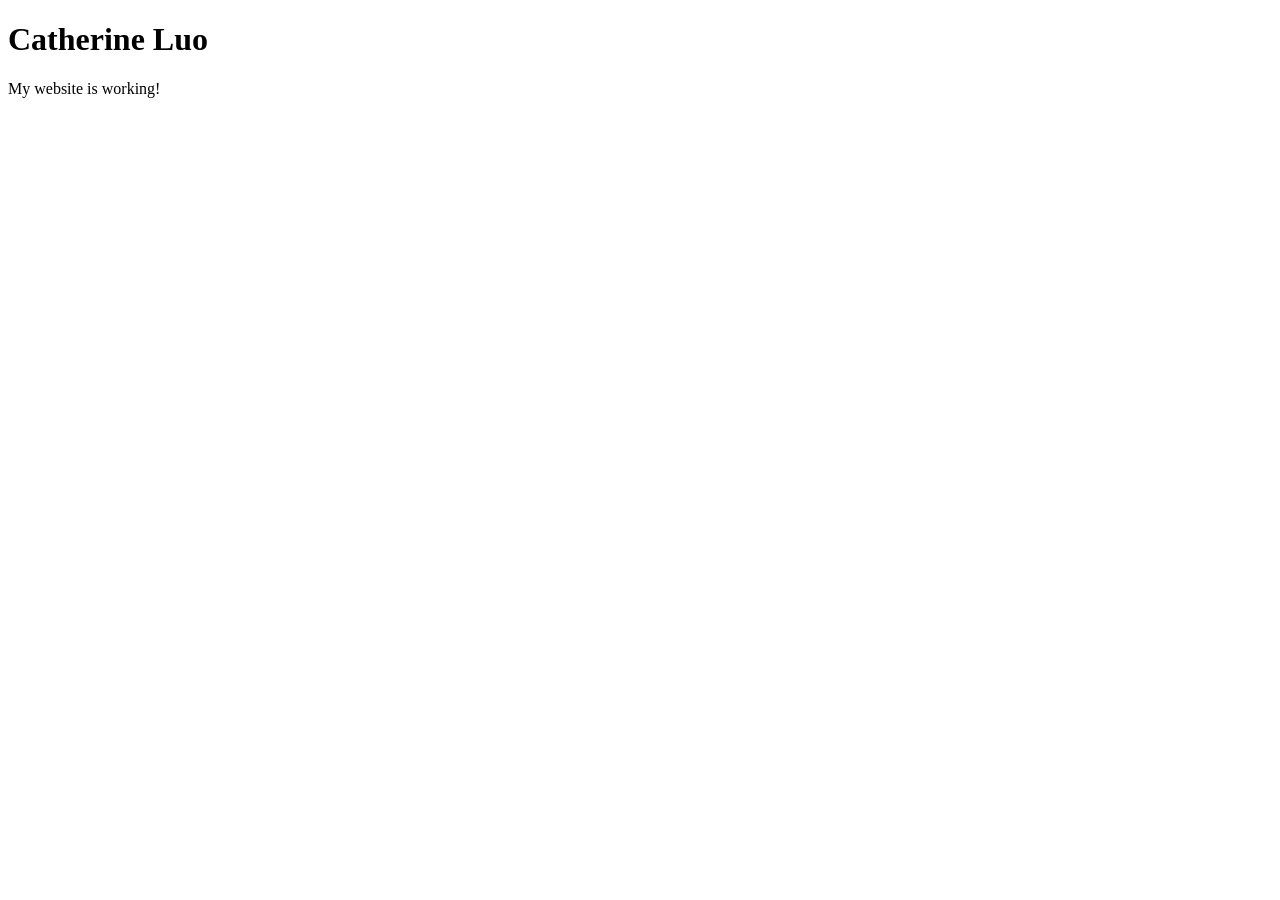
==== index.html @ 8644e4a6 "Create homepage" ====
<!DOCTYPE html>
<html lang="en">

<head>
  <meta charset="UTF-8">
  <meta name="viewport" content="width=device-width, initial-scale=1.0">
  <title>Catherine Luo</title>
</head>

<body>
  <h1>Catherine Luo</h1>
  <p>My website is working!</p>
</body>

</html>
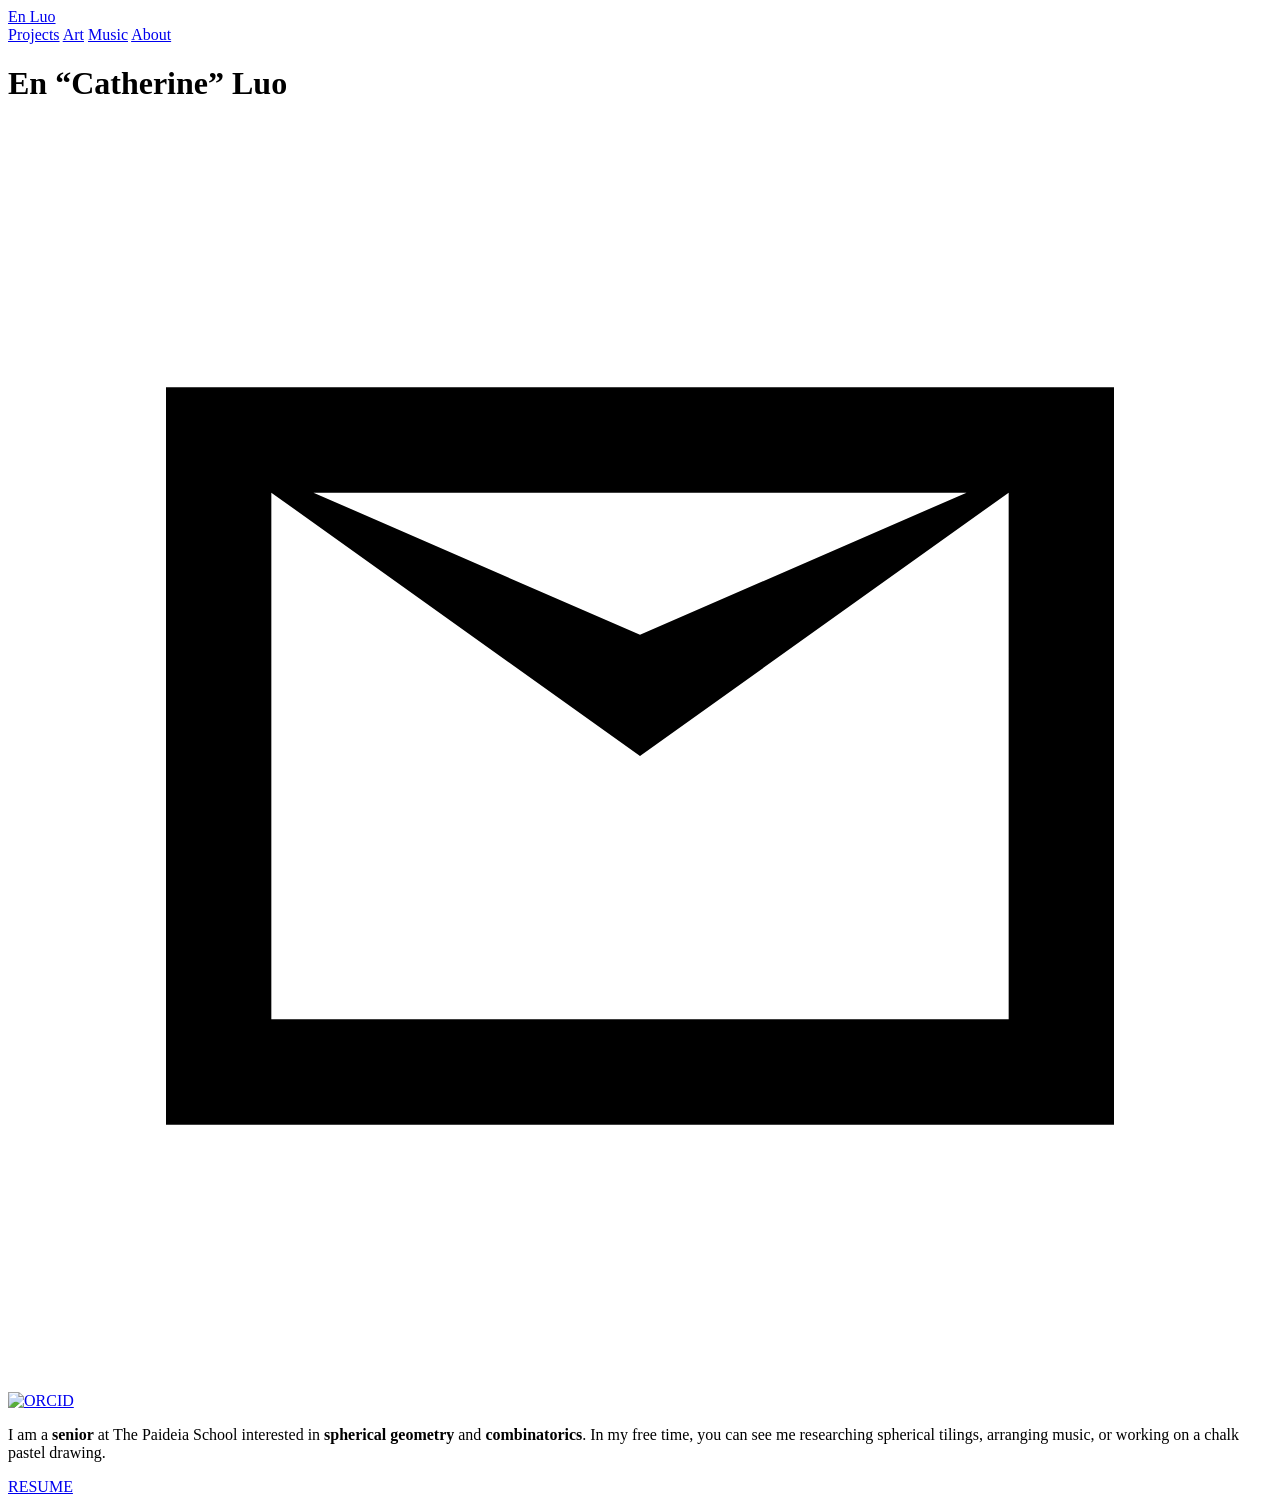
==== commit c38b3140: "Update title and header in index.html" ====
--- a/index.html
+++ b/index.html
@@ -3,13 +3,114 @@
 
 <head>
   <meta charset="UTF-8">
-  <meta name="viewport" content="width=device-width, initial-scale=1.0">
-  <title>Catherine Luo</title>
+
+  <meta
+    name="viewport"
+    content="width=device-width, initial-scale=1.0"
+  >
+
+  <title>En Luo</title>
+
+  <link rel="preconnect" href="https://fonts.googleapis.com">
+  <link rel="preconnect" href="https://fonts.gstatic.com" crossorigin>
+
+  <link
+    href="https://fonts.googleapis.com/css2?family=DM+Serif+Display&family=Lora:wght@400;600;700&display=swap"
+    rel="stylesheet"
+  >
+
+  <link rel="stylesheet" href="style.css">
 </head>
 
+
 <body>
-  <h1>Catherine Luo</h1>
-  <p>My website is working!</p>
+
+  <header class="site-header">
+
+    <a class="site-logo" href="index.html">
+      En Luo
+    </a>
+
+    <nav class="nav-links">
+      <a href="projects.html">Projects</a>
+      <a href="art.html">Art</a>
+      <a href="music.html">Music</a>
+      <a href="about.html">About</a>
+    </nav>
+
+  </header>
+
+
+  <main class="home">
+
+    <h1>
+      En “Catherine” Luo
+    </h1>
+
+
+    <div class="social-links">
+
+      <!-- EMAIL -->
+
+      <a
+        class="email-icon"
+        href="mailto:YOUR-EMAIL-HERE"
+        aria-label="Email Catherine"
+      >
+
+        <svg
+          viewBox="0 0 24 24"
+          aria-hidden="true"
+        >
+          <path
+            d="M3 5h18v14H3V5zm9 7L5 7v10h14V7l-7 5zm0-2.3L18.2 7H5.8L12 9.7z"
+          />
+        </svg>
+
+      </a>
+
+
+      <!-- ORCID -->
+
+      <a
+        href="https://orcid.org/0009-0005-1267-0719"
+        target="_blank"
+        rel="me noopener noreferrer"
+        aria-label="ORCID profile"
+      >
+
+        <img
+          class="orcid-icon"
+          src="icons/orcid.svg"
+          alt="ORCID"
+        >
+
+      </a>
+
+    </div>
+
+
+    <p class="intro">
+
+      I am a <strong>senior</strong> at The Paideia School
+      interested in <strong>spherical geometry</strong> and
+      <strong>combinatorics</strong>. In my free time, you can
+      see me researching spherical tilings, arranging music,
+      or working on a chalk pastel drawing.
+
+    </p>
+
+
+    <a
+      class="resume-button"
+      href="files/resume.pdf"
+      target="_blank"
+    >
+      RESUME
+    </a>
+
+  </main>
+
 </body>
 
 </html>
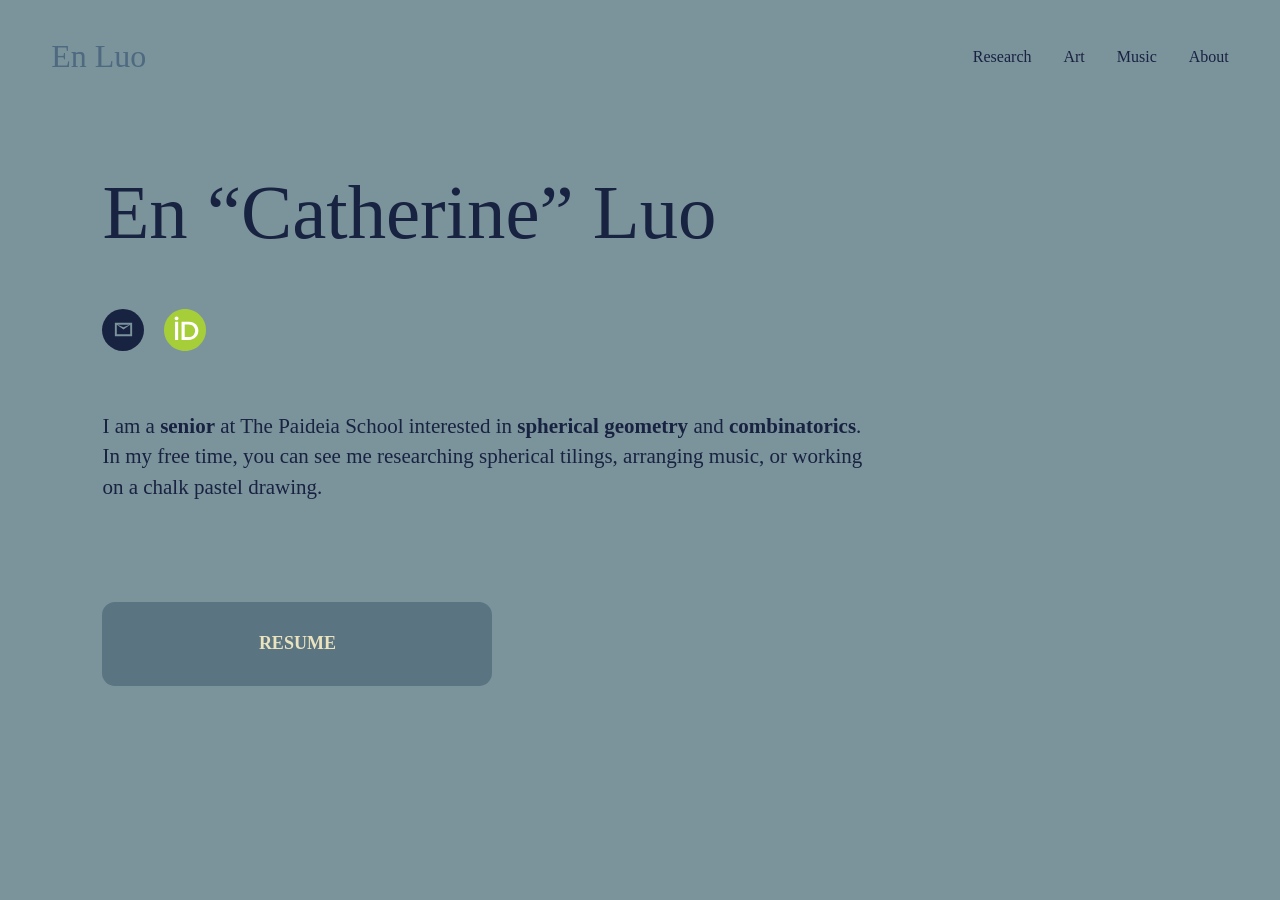
==== commit 17481cab: "Update navigation links in index.html" ====
--- a/index.html
+++ b/index.html
@@ -32,7 +32,7 @@
     </a>
 
     <nav class="nav-links">
-      <a href="projects.html">Projects</a>
+      <a href="research.html">Research</a>
       <a href="art.html">Art</a>
       <a href="music.html">Music</a>
       <a href="about.html">About</a>
--- a/style.css
+++ b/style.css
@@ -0,0 +1,372 @@
+/* ------------------------------
+   BASIC SETTINGS
+------------------------------ */
+
+* {
+  box-sizing: border-box;
+}
+
+html {
+  scroll-behavior: smooth;
+}
+
+body {
+  margin: 0;
+
+  background: #7B949C;
+
+  color: #182241;
+
+  font-family: "Lora", Georgia, serif;
+}
+
+
+/* ------------------------------
+   HEADER
+------------------------------ */
+
+.site-header {
+  width: 100%;
+
+  display: flex;
+  justify-content: space-between;
+  align-items: center;
+
+  padding: 38px 4%;
+}
+
+
+.site-logo {
+  font-family: "DM Serif Display", Georgia, serif;
+
+  font-size: 32px;
+
+  color: #4f6980;
+
+  text-decoration: none;
+}
+
+
+.nav-links {
+  display: flex;
+
+  gap: 32px;
+}
+
+
+.nav-links a {
+  color: #182241;
+
+  text-decoration: none;
+
+  font-size: 16px;
+}
+
+
+.nav-links a:hover {
+  text-decoration: underline;
+}
+
+
+/* ------------------------------
+   HOME PAGE
+------------------------------ */
+
+.home {
+  margin-left: 8%;
+
+  margin-top: 60px;
+
+  max-width: 900px;
+}
+
+
+.home h1 {
+  margin: 0;
+
+  font-family: "DM Serif Display", Georgia, serif;
+
+  font-size: clamp(64px, 6vw, 96px);
+
+  font-weight: 400;
+
+  line-height: 1.05;
+
+  color: #182241;
+}
+
+
+/* ------------------------------
+   SOCIAL ICONS
+------------------------------ */
+
+.social-links {
+  display: flex;
+
+  align-items: center;
+
+  gap: 20px;
+
+  margin-top: 55px;
+}
+
+
+.email-icon {
+  width: 42px;
+  height: 42px;
+
+  border-radius: 50%;
+
+  background: #182241;
+
+  display: flex;
+  align-items: center;
+  justify-content: center;
+}
+
+
+.email-icon svg {
+  width: 23px;
+  height: 23px;
+
+  fill: #7B949C;
+}
+
+
+.orcid-icon {
+  width: 42px;
+  height: 42px;
+
+  display: block;
+}
+
+
+/* ------------------------------
+   INTRODUCTION
+------------------------------ */
+
+.intro {
+  margin-top: 60px;
+
+  max-width: 760px;
+
+  font-size: 21px;
+
+  line-height: 1.45;
+
+  color: #182241;
+}
+
+
+/* ------------------------------
+   RESUME BUTTON
+------------------------------ */
+
+.resume-button {
+  display: flex;
+
+  width: 390px;
+  height: 84px;
+
+  margin-top: 100px;
+
+  align-items: center;
+  justify-content: center;
+
+  background: #5B7482;
+
+  color: #EAE3BD;
+
+  font-weight: 700;
+
+  font-size: 18px;
+
+  text-decoration: none;
+
+  border-radius: 13px;
+
+  transition:
+    transform 0.2s ease,
+    background 0.2s ease;
+}
+
+
+.resume-button:hover {
+  background: #526b79;
+
+  transform: translateY(-2px);
+}
+
+
+/* ------------------------------
+   PROJECT PAGE
+------------------------------ */
+
+.projects-container {
+  width: 92%;
+
+  max-width: 1750px;
+
+  margin: 70px auto;
+}
+
+
+.project-card {
+  background: #FFF5D9;
+
+  border-radius: 28px;
+
+  margin-bottom: 65px;
+
+  padding: 30px 50px;
+
+  display: grid;
+
+  grid-template-columns: 34% 1fr;
+
+  gap: 55px;
+
+  align-items: center;
+}
+
+
+.project-image {
+  width: 100%;
+
+  max-height: 420px;
+
+  object-fit: contain;
+}
+
+
+.project-content h2 {
+  margin: 0 0 35px;
+
+  font-family: "DM Serif Display", Georgia, serif;
+
+  font-size: clamp(42px, 4vw, 65px);
+
+  line-height: 0.98;
+
+  font-weight: 400;
+
+  color: #213C4E;
+}
+
+
+.project-content h2 a {
+  color: inherit;
+
+  text-decoration-thickness: 1px;
+
+  text-underline-offset: 5px;
+}
+
+
+.project-byline {
+  font-size: 27px;
+
+  color: #5a7483;
+
+  margin-bottom: 25px;
+}
+
+
+.project-description {
+  font-size: 18px;
+
+  line-height: 1.5;
+
+  color: #182241;
+}
+
+
+/* ------------------------------
+   GENERIC PAGE
+------------------------------ */
+
+.page-container {
+  width: 84%;
+
+  max-width: 1450px;
+
+  margin: 80px auto;
+}
+
+
+.page-title {
+  font-family: "DM Serif Display", Georgia, serif;
+
+  font-size: clamp(60px, 7vw, 100px);
+
+  font-weight: 400;
+
+  margin-bottom: 60px;
+}
+
+
+/* ------------------------------
+   MOBILE
+------------------------------ */
+
+@media (max-width: 850px) {
+
+  .site-header {
+    padding: 25px 6%;
+
+    align-items: flex-start;
+  }
+
+
+  .nav-links {
+    gap: 12px;
+
+    flex-wrap: wrap;
+
+    justify-content: flex-end;
+  }
+
+
+  .nav-links a {
+    font-size: 14px;
+  }
+
+
+  .home {
+    margin: 55px 7% 0;
+
+    max-width: none;
+  }
+
+
+  .home h1 {
+    font-size: 58px;
+  }
+
+
+  .intro {
+    font-size: 18px;
+  }
+
+
+  .resume-button {
+    width: 100%;
+
+    max-width: 360px;
+  }
+
+
+  .project-card {
+    grid-template-columns: 1fr;
+
+    padding: 30px;
+
+    gap: 25px;
+  }
+
+
+  .project-content h2 {
+    font-size: 42px;
+  }
+
+}
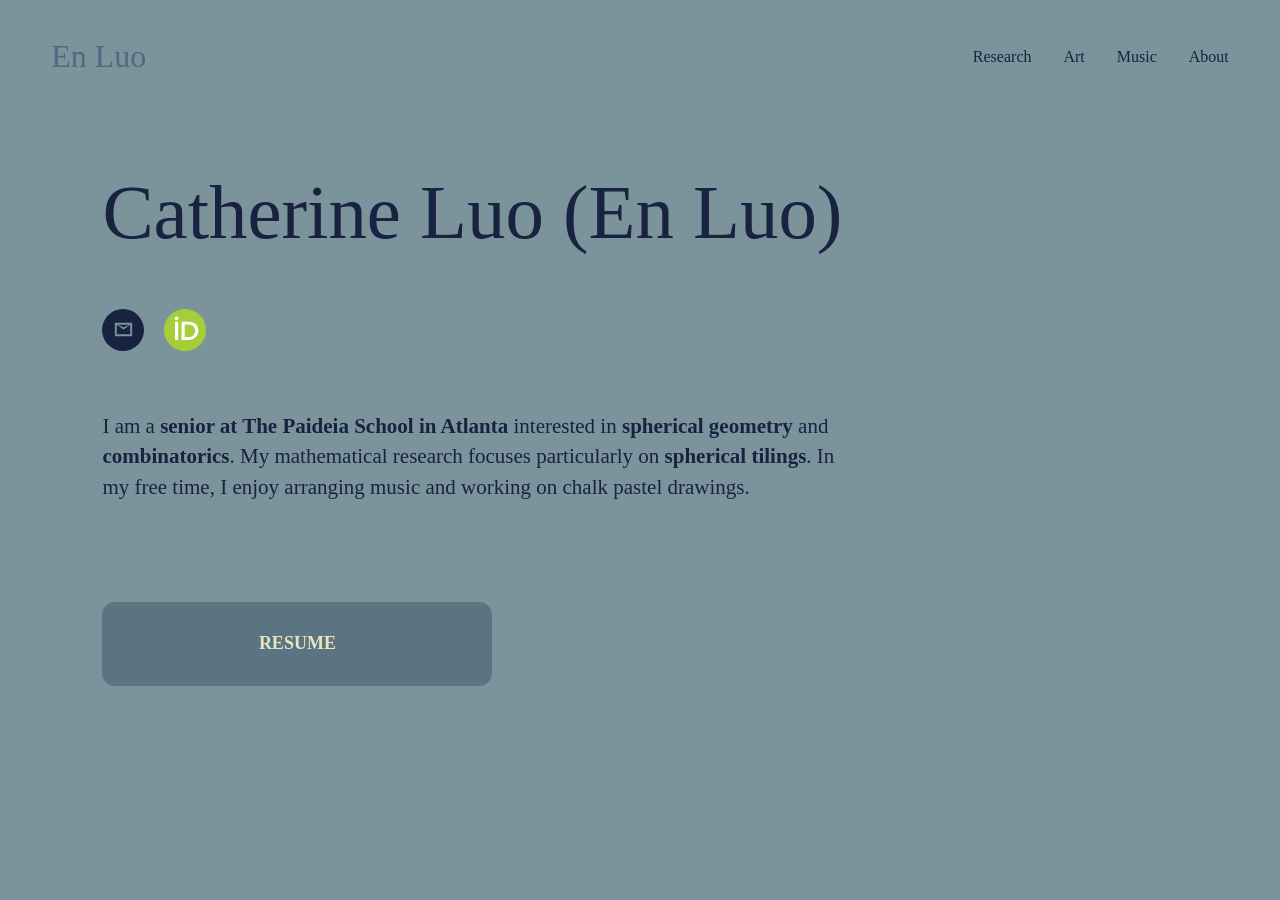
==== commit 391b0fed: "Enhance SEO and update content in index.html Updated the title and added meta tags for SEO and struc" ====
--- a/index.html
+++ b/index.html
@@ -9,8 +9,60 @@
     content="width=device-width, initial-scale=1.0"
   >
 
-  <title>En Luo</title>
+  <!-- SEO -->
+  <title>Catherine Luo | Mathematics, Research, Art & Music</title>
 
+  <meta
+    name="description"
+    content="Catherine Luo (En Luo) is a student at The Paideia School in Atlanta interested in spherical geometry, combinatorics, mathematical research, art, and music."
+  >
+
+  <meta name="author" content="Catherine Luo">
+
+  <link
+    rel="canonical"
+    href="https://encatherineluo.com/"
+  >
+
+
+  <!-- Social / link previews -->
+  <meta property="og:type" content="website">
+  <meta property="og:title" content="Catherine Luo | Mathematics, Research, Art & Music">
+  <meta
+    property="og:description"
+    content="Catherine Luo is a student at The Paideia School interested in spherical geometry, combinatorics, research, art, and music."
+  >
+  <meta property="og:url" content="https://encatherineluo.com/">
+
+
+  <!-- Structured data for search engines -->
+  <script type="application/ld+json">
+  {
+    "@context": "https://schema.org",
+    "@type": "Person",
+    "name": "Catherine Luo",
+    "alternateName": "En Luo",
+    "url": "https://encatherineluo.com/",
+    "sameAs": [
+      "https://orcid.org/0009-0005-1267-0719"
+    ],
+    "affiliation": {
+      "@type": "EducationalOrganization",
+      "name": "The Paideia School"
+    },
+    "knowsAbout": [
+      "Mathematics",
+      "Spherical geometry",
+      "Combinatorics",
+      "Spherical tilings",
+      "Art",
+      "Music"
+    ]
+  }
+  </script>
+
+
+  <!-- Fonts -->
   <link rel="preconnect" href="https://fonts.googleapis.com">
   <link rel="preconnect" href="https://fonts.gstatic.com" crossorigin>
 
@@ -27,11 +79,11 @@
 
   <header class="site-header">
 
-    <a class="site-logo" href="index.html">
+    <a class="site-logo" href="/">
       En Luo
     </a>
 
-    <nav class="nav-links">
+    <nav class="nav-links" aria-label="Main navigation">
       <a href="research.html">Research</a>
       <a href="art.html">Art</a>
       <a href="music.html">Music</a>
@@ -44,7 +96,7 @@
   <main class="home">
 
     <h1>
-      En “Catherine” Luo
+      Catherine Luo <span class="alternate-name">(En Luo)</span>
     </h1>
 
 
@@ -55,7 +107,7 @@
       <a
         class="email-icon"
         href="mailto:YOUR-EMAIL-HERE"
-        aria-label="Email Catherine"
+        aria-label="Email Catherine Luo"
       >
 
         <svg
@@ -76,13 +128,13 @@
         href="https://orcid.org/0009-0005-1267-0719"
         target="_blank"
         rel="me noopener noreferrer"
-        aria-label="ORCID profile"
+        aria-label="Catherine Luo's ORCID profile"
       >
 
         <img
           class="orcid-icon"
           src="icons/orcid.svg"
-          alt="ORCID"
+          alt="ORCID iD"
         >
 
       </a>
@@ -92,11 +144,11 @@
 
     <p class="intro">
 
-      I am a <strong>senior</strong> at The Paideia School
+      I am a <strong>senior at The Paideia School in Atlanta</strong>
       interested in <strong>spherical geometry</strong> and
-      <strong>combinatorics</strong>. In my free time, you can
-      see me researching spherical tilings, arranging music,
-      or working on a chalk pastel drawing.
+      <strong>combinatorics</strong>. My mathematical research focuses
+      particularly on <strong>spherical tilings</strong>. In my free time,
+      I enjoy arranging music and working on chalk pastel drawings.
 
     </p>
 
@@ -105,6 +157,7 @@
       class="resume-button"
       href="files/resume.pdf"
       target="_blank"
+      rel="noopener"
     >
       RESUME
     </a>
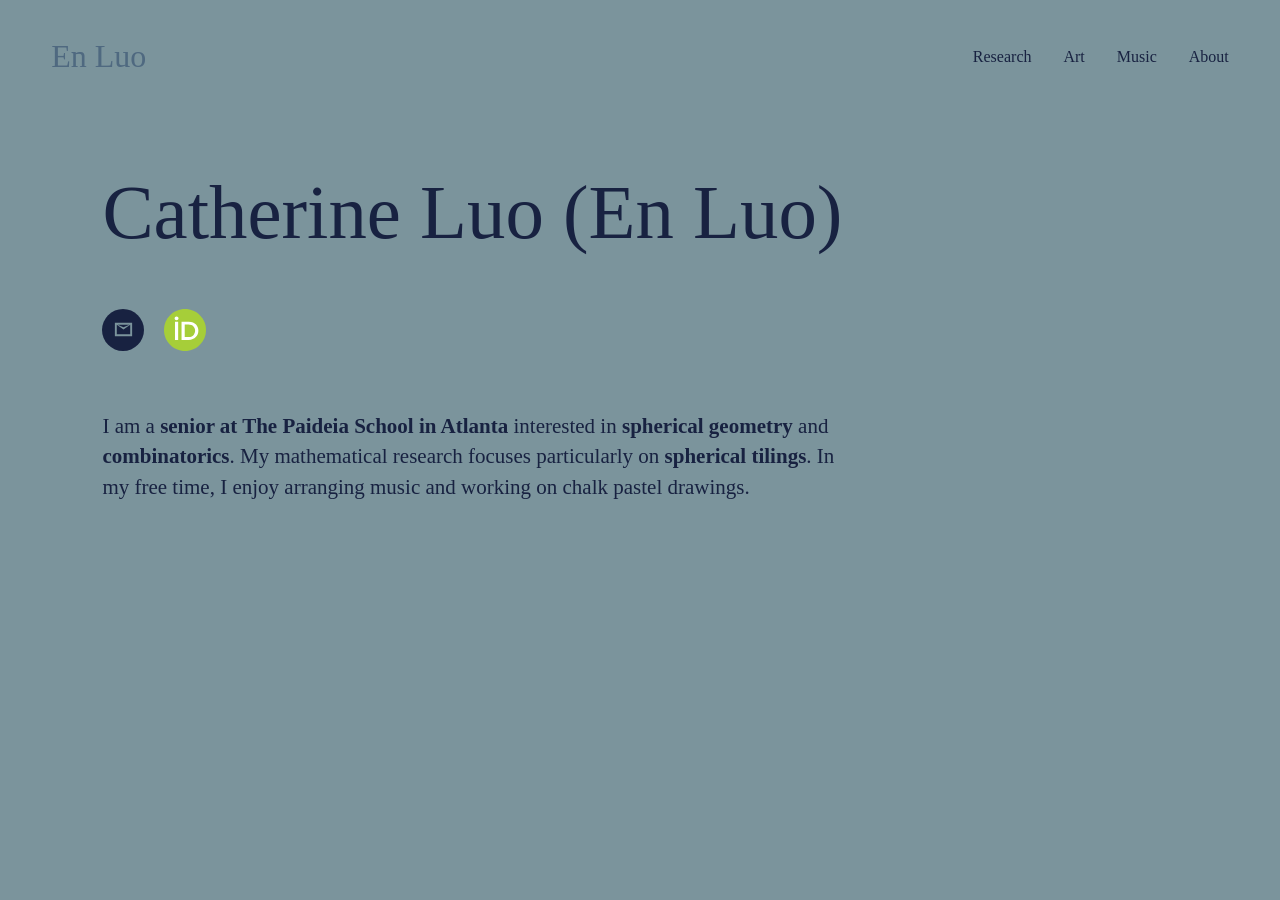
==== commit 2e1bc599: "Remove resume link from index.html Removed the resume link from the main section of the HTML." ====
--- a/index.html
+++ b/index.html
@@ -153,15 +153,6 @@
     </p>
 
 
-    <a
-      class="resume-button"
-      href="files/resume.pdf"
-      target="_blank"
-      rel="noopener"
-    >
-      RESUME
-    </a>
-
   </main>
 
 </body>
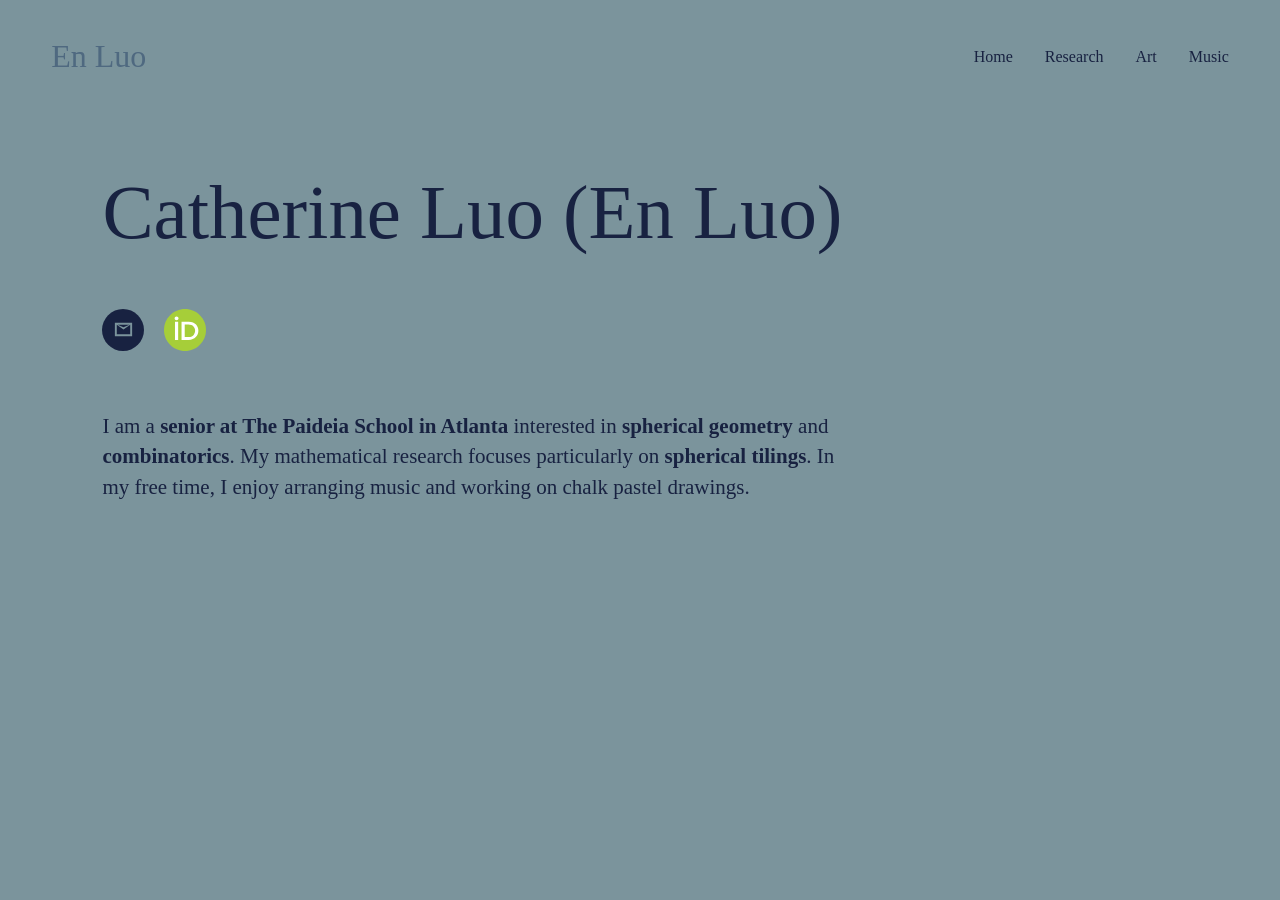
==== commit f0e4b00a: "Update navigation links in index.html Removed old navigation links and added a new navigation sectio" ====
--- a/index.html
+++ b/index.html
@@ -82,13 +82,13 @@
     <a class="site-logo" href="/">
       En Luo
     </a>
-
-    <nav class="nav-links" aria-label="Main navigation">
-      <a href="research.html">Research</a>
-      <a href="art.html">Art</a>
-      <a href="music.html">Music</a>
-      <a href="about.html">About</a>
-    </nav>
+    
+<nav class="nav-links">
+  <a href="index.html">Home</a>
+  <a href="research.html">Research</a>
+  <a href="art.html">Art</a>
+  <a href="music.html">Music</a>
+</nav>
 
   </header>
 
